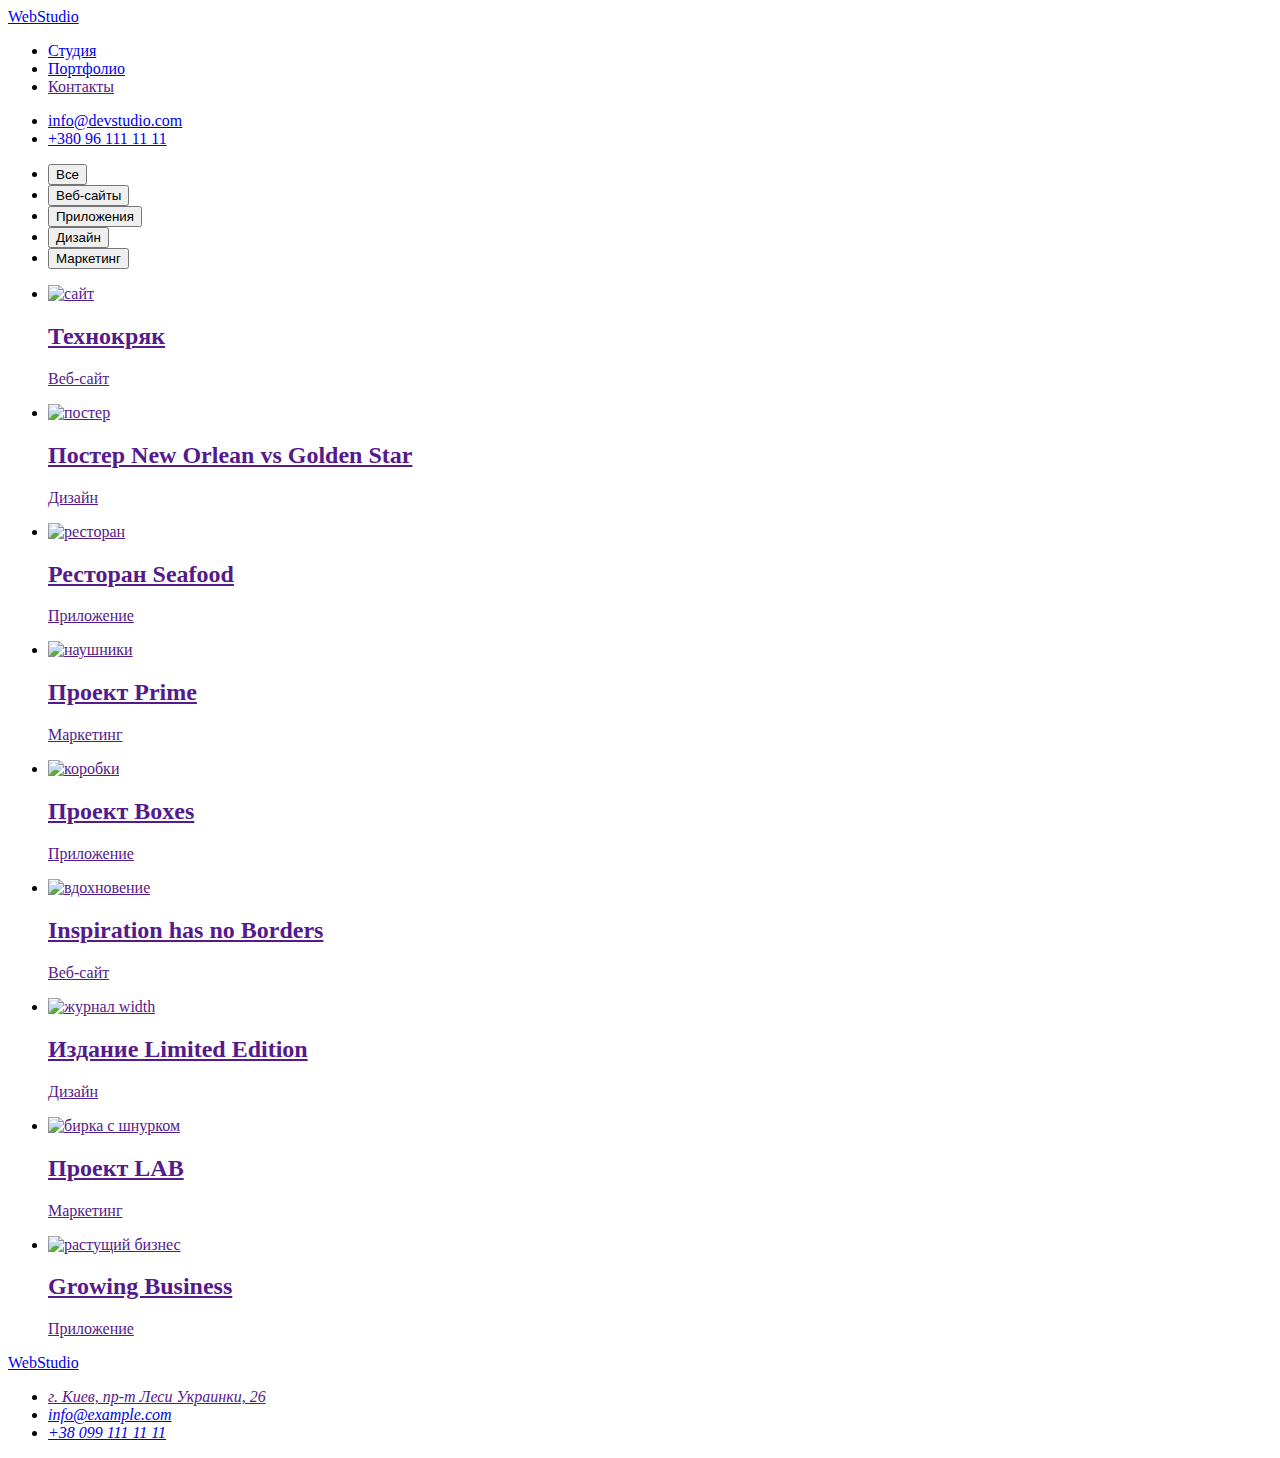
==== portfolio.html @ 450ccfd8 "добавляет страницу portfolio" ====
<!DOCTYPE html>
<html lang="ru">
<head>
    <meta charset="UTF-8">
    <meta http-equiv="X-UA-Compatible" content="IE=edge">
    <meta name="viewport" content="width=device-width, initial-scale=1.0">
    <link rel="preconnect" href="https://fonts.googleapis.com">
    <link rel="preconnect" href="https://fonts.gstatic.com" crossorigin>
    <link href="https://fonts.googleapis.com/css2?family=Raleway:wght@700&family=Roboto:wght@400;500;700;900&display=swap" rel="stylesheet">
    <title>WebStudio</title>
    <link rel="stylesheet" href="./css/styles.css">
    
</head>
<body>
<!-- Хедер -->
<header class="portfolio-header">
    <nav class="portfolio">
         <a href="./index.html" class="portfol-logo">Web<span class="portfol-logo-color">Studio</span></a>
         <ul class="portfol-list">
            <li class="portfol-item"><a class="portfol-link links" href="./index.html">Студия</a></li>
            <li class="portfol-item"><a class="portfol-link links current-page" href="./portfolio.html">Портфолио</a></li>
            <li class="portfol-item"><a class="portfol-link links" href="">Контакты</a></li>
         </ul>
    </nav>
<!-- contacts -->
        <ul class="header-contacts">
             <li class="header-list"><a class="header-link link" href="mailto:info@devstudio.com">info@devstudio.com</a></li>
             <li class="header-list"><a class="header-link link" href="tel:+380961111111">+380 96 111 11 11</a></li>
        </ul>
</header>
<!-- герой -->
<main">
    <section class="filter-section">
        <h1 hidden>filter</h1>
    <ul class="filter-list" >
        <li class="filter-item"><button class="filter-btn filter-button" type="button">Все</button></li>
        <li class="filter-item"><button class="filter-btn filter-button" type="button">Веб-сайты</button></li>
        <li class="filter-item"><button class="filter-btn filter-button" type="button">Приложения</button></li>
        <li class="filter-item"><button class="filter-btn filter-button" type="button">Дизайн</button></li>
        <li class="filter-item"><button class="filter-btn filter-button" type="button">Маркетинг</button></li>
    </ul>
    <ul class="gallery-list">
        <li class="gallery-item">
        <a class="gallery-link" href="">
            <img class="gallery-img" src="./images/techno-crack.jpg" alt="сайт" width="370" height="294">
            <h2 class="gallery-heading">Технокряк</h3>
            <p class="gallery-paragraph">Веб-сайт</p> 
        </a> 
        </li>
        <li class="gallery-item">
            <a class="gallery-link" href="">
                <img class="gallery-img" src="./images/poster.jpg" alt="постер" width="370" height="294">
                <h2 class="gallery-heading">Постер New Orlean vs Golden Star</h3>
                <p class="gallery-paragraph">Дизайн</p>
            </a>
        </li>
        <li class="gallery-item">
            <a class="gallery-link" href="">
                <img class="gallery-img" src="./images/restaurant.jpg" alt="ресторан" width="370" height="294">
                <h2 class="gallery-heading">Ресторан Seafood</h3>
                <p class="gallery-paragraph">Приложение</p>
            </a>
        </li>
        <li class="gallery-item">
            <a class="gallery-link" href="">
                <img class="gallery-img" src="./images/prime.jpg" alt="наушники" width="370" height="294">
                <h2 class="gallery-heading">Проект Prime</h3>
                <p class="gallery-paragraph">Маркетинг</p>
            </a>
        </li>
        <li class="gallery-item">
            <a class="gallery-link" href="">
                <img class="gallery-img" src="./images/boxes.jpg" alt="коробки" width="370" height="294">
                <h2 class="gallery-heading">Проект Boxes</h3>
                <p class="gallery-paragraph">Приложение</p>
            </a>
        </li>
        <li class="gallery-item">
            <a class="gallery-link" href="">
                <img class="gallery-img" src="./images/web-site.jpg" alt="вдохновение" width="370" height="294">
                <h2 class="gallery-heading">Inspiration has no Borders</h3>
                <p class="gallery-paragraph">Веб-сайт</p>
            </a>
        </li>
        <li class="gallery-item">
            <a class="gallery-link" href="">
                <img class="gallery-img" src="./images/limited-edition.jpg" alt="журнал width" width="370" height="294">
                <h2 class="gallery-heading">Издание Limited Edition</h3>
                <p class="gallery-paragraph">Дизайн</p>
            </a>
        </li>
        <li class="gallery-item">
            <a class="gallery-link" href="">
                <img class="gallery-img" src="./images/lab.jpg" alt="бирка с шнурком" width="370" height="294">
                <h2 class="gallery-heading">Проект LAB</h3>
                <p class="gallery-paragraph">Маркетинг</p>
            </a>
        </li>
        <li class="gallery-item">
            <a class="gallery-link" href="">
                <img class="gallery-img" src="./images/business.jpg" alt="растущий бизнес" width="370" height="294">
                <h2 class="gallery-heading">Growing Business</h3>
                <p class="gallery-paragraph">Приложение</p>
            </a>
        </li>
    </ul>
    </section>
</main>
<!-- футер -->
<footer class="portfolio-footer">
    <a class="logo-footer" href="./index.html">Web<span class="portfolio-logo">Studio</span></a>
    <address class="footer-address">
        <ul class="address-list">
            <li class="address-item"><a class="address-map" href="">г. Киев, пр-т Леси Украинки, 26</a></li>
            <li class="address-item"><a class="address-contact" href="mailto:info@example.com">info@example.com</a></li>
            <li class="address-item"><a class="address-contact" href="tel:+380991111111">+38 099 111 11 11</a></li>
        </ul>
    </address>
</footer>

    
</body>
</html>
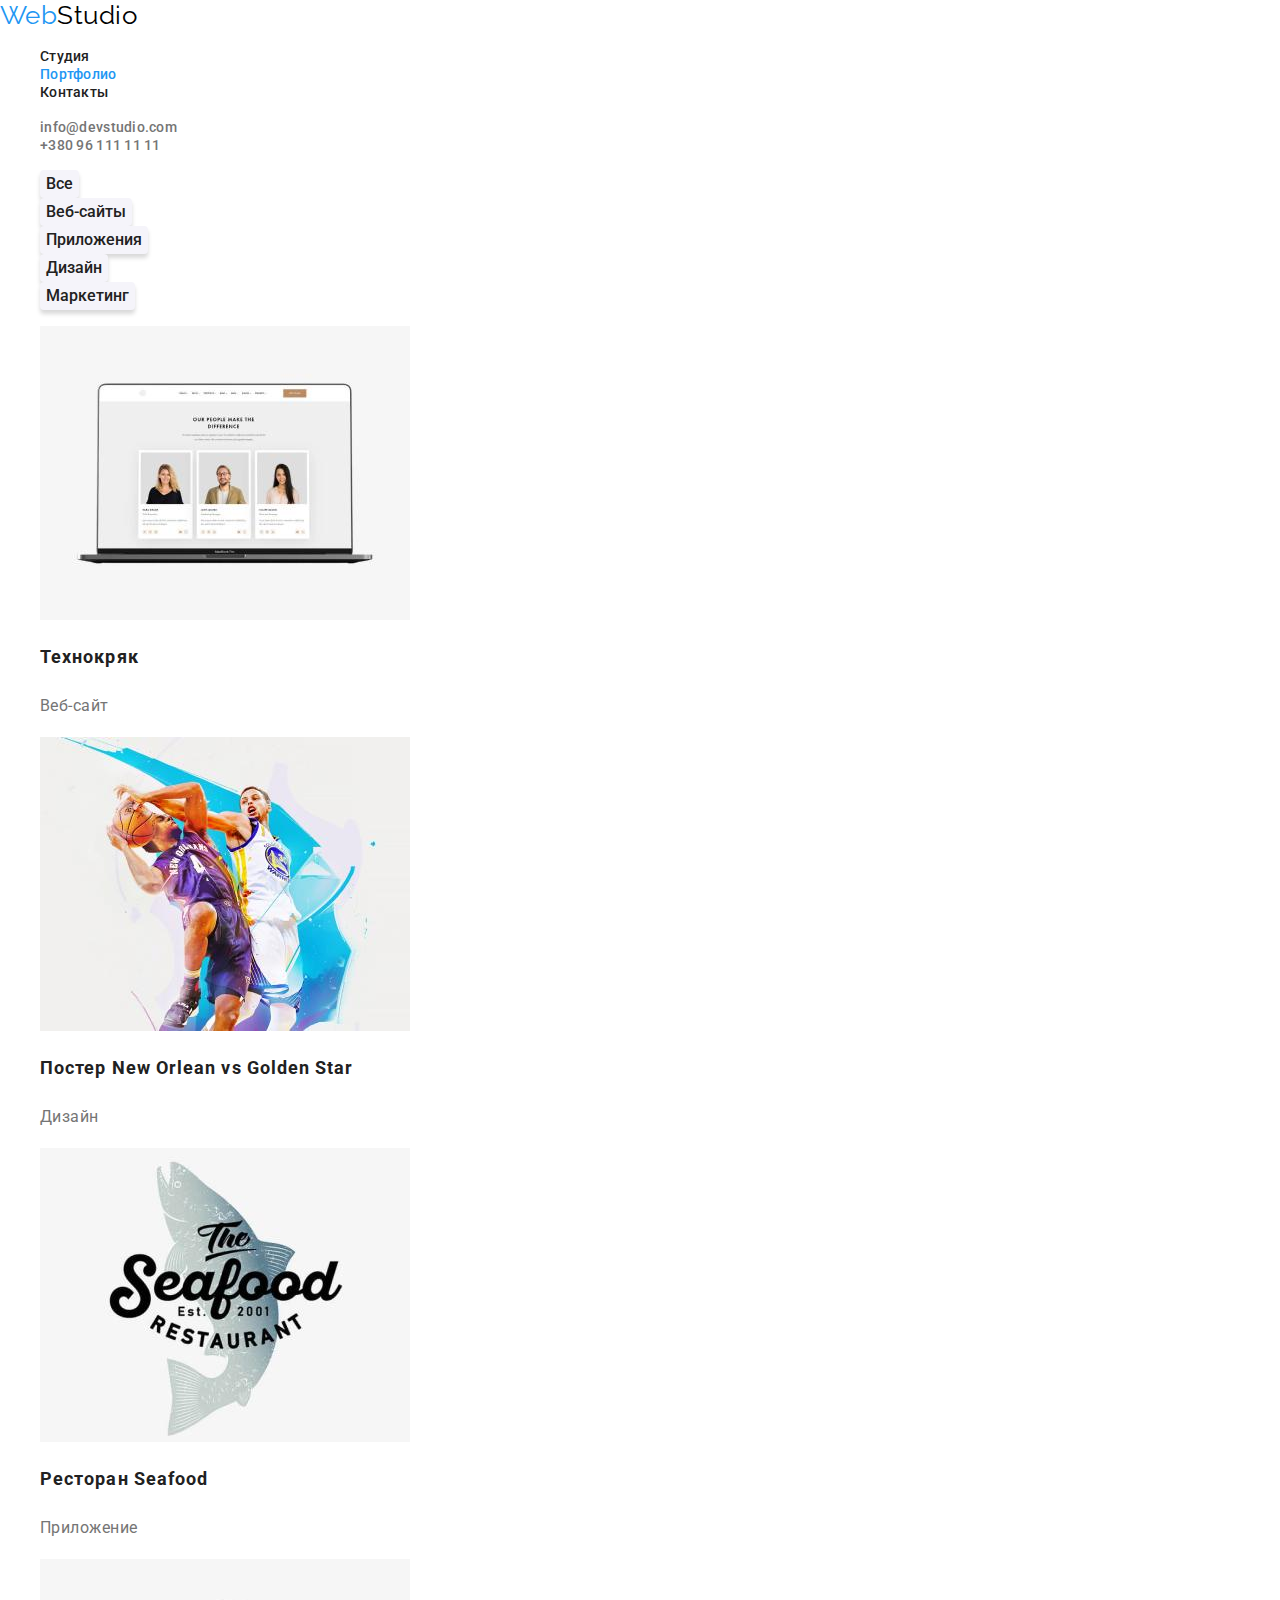
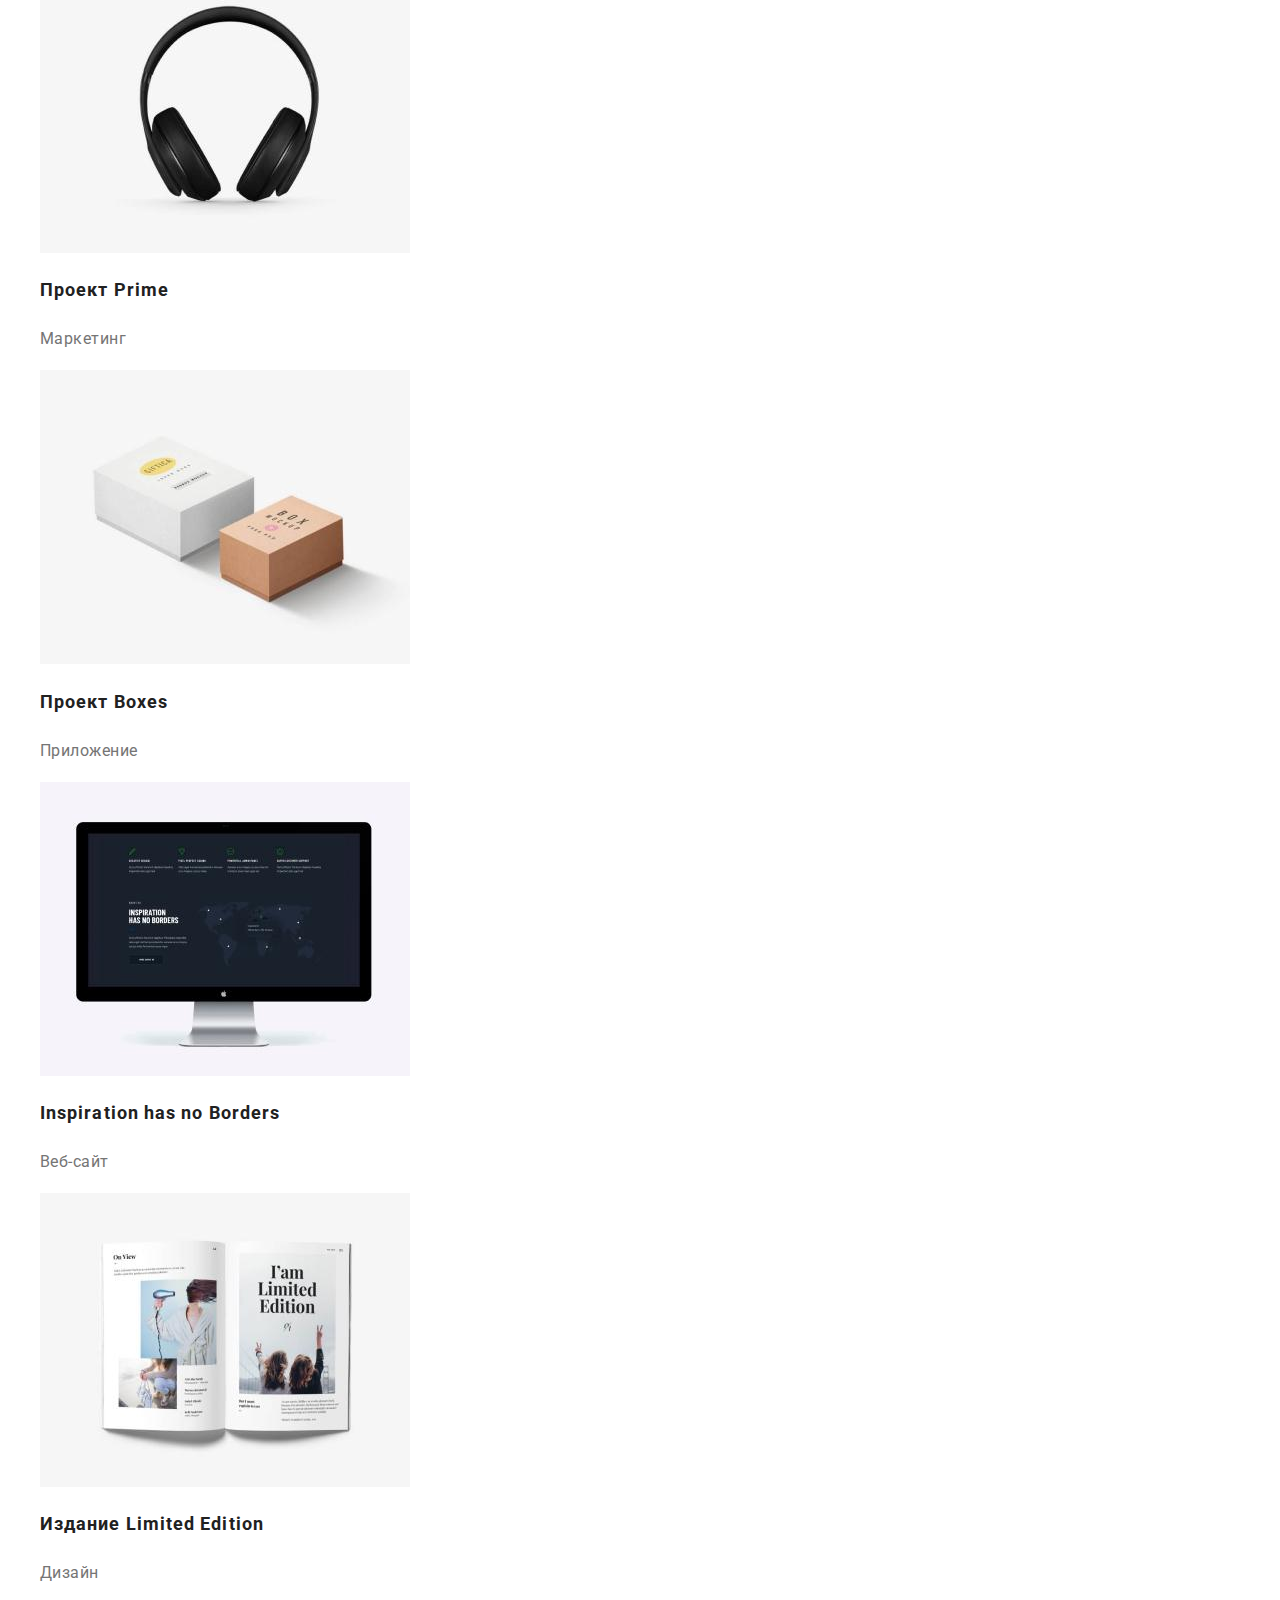
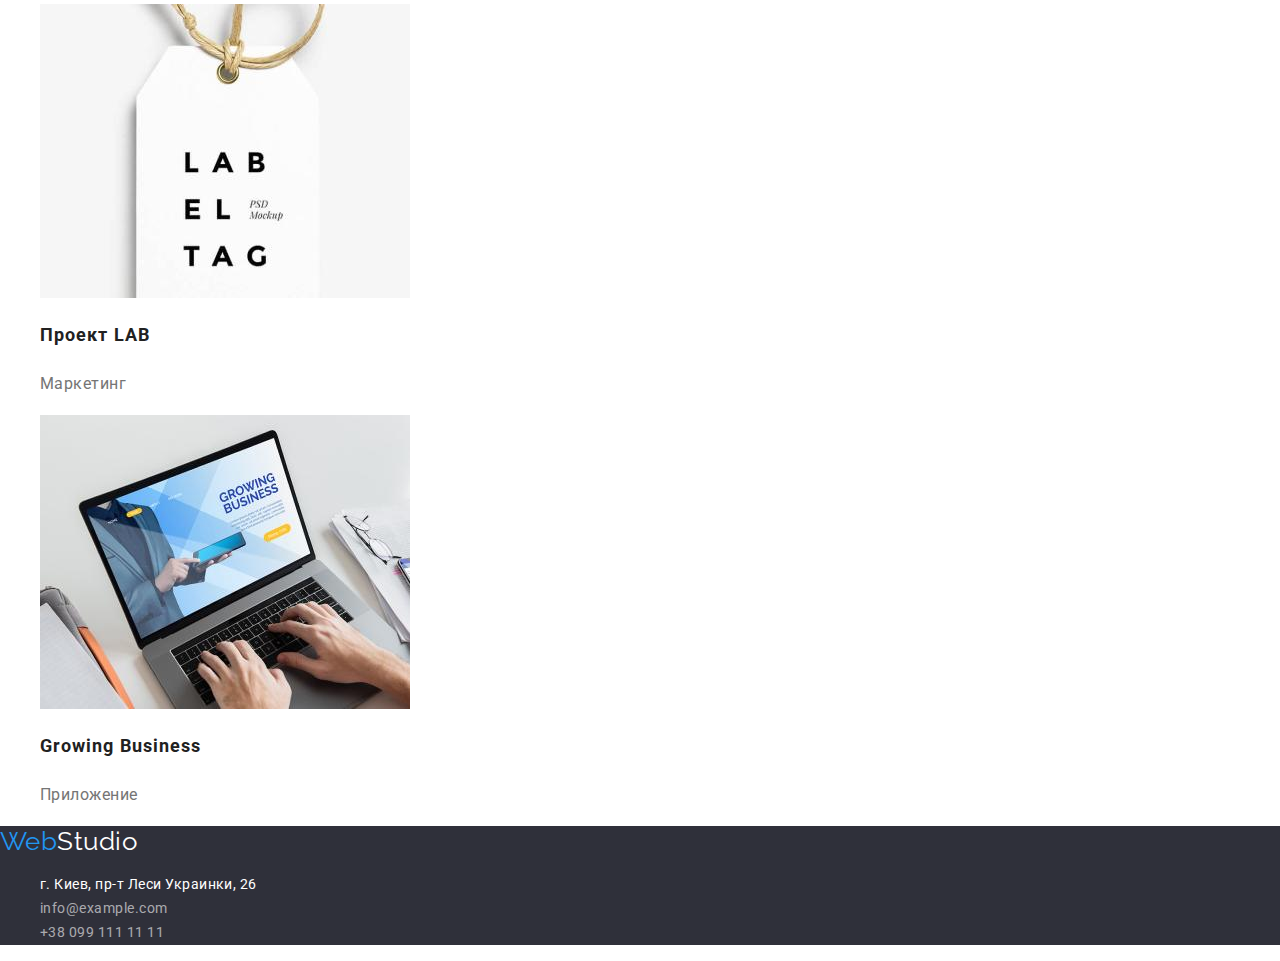
==== commit 40dac34a: "добавляет нормализатор на страницу портфолио" ====
--- a/portfolio.html
+++ b/portfolio.html
@@ -4,10 +4,11 @@
     <meta charset="UTF-8">
     <meta http-equiv="X-UA-Compatible" content="IE=edge">
     <meta name="viewport" content="width=device-width, initial-scale=1.0">
+    <title>WebStudio</title>
     <link rel="preconnect" href="https://fonts.googleapis.com">
     <link rel="preconnect" href="https://fonts.gstatic.com" crossorigin>
     <link href="https://fonts.googleapis.com/css2?family=Raleway:wght@700&family=Roboto:wght@400;500;700;900&display=swap" rel="stylesheet">
-    <title>WebStudio</title>
+    <link rel="stylesheet" href="https://cdnjs.cloudflare.com/ajax/libs/modern-normalize/1.1.0/modern-normalize.min.css">
     <link rel="stylesheet" href="./css/styles.css">
     
 </head>
--- a/css/styles.css
+++ b/css/styles.css
@@ -0,0 +1,325 @@
+:root {
+  --primary-text-color: #212121;
+  --secondary-text-color: #757575;
+  --title-text-color: #000000;
+  --accent-color: #2196f3;
+  --primary-white-color: #ffffff;
+  --secondary-darkgray-color: #2f303a;
+  --third-title-color: #f5f4fa;
+}
+
+body {
+  font-family: 'Roboto', sans-serif;
+  color: var(--primary-text-color);
+  letter-spacing: 0.03em;
+  line-height: 1.14;
+}
+
+/* -------HEADER------ */
+.header {
+  background-color: var(--primary-white-color);
+}
+/* LOGO */
+.header-logo {
+  font-family: 'Raleway', sans-serif;
+  font-size: 26px;
+  line-height: 1.19;
+  color: var(--accent-color);
+  text-decoration: none;
+}
+.list {
+  list-style: none;
+}
+.logo-color {
+  color: var(--title-text-color);
+}
+/* NAVIGATION */
+.nav-link {
+  color: var(--primary-text-color);
+  font-weight: 500;
+  font-size: 14px;
+  letter-spacing: 0.02em;
+}
+.nav-link:hover,
+.nav-link:focus {
+  color: var(--accent-color);
+}
+.link {
+  text-decoration: none;
+}
+.link.current-page {
+  color: var(--accent-color);
+}
+/* CONTACTS */
+.contact-link {
+  color: var(--secondary-text-color);
+  font-weight: 500;
+  font-size: 14px;
+  letter-spacing: 0.02em;
+}
+.contact-link:hover,
+.contact-link:focus {
+  color: var(--accent-color);
+}
+/* ---------MAIN--------- */
+.hero {
+  background-color: var(--secondary-darkgray-color);
+}
+.hero-title {
+  color: var(--primary-white-color);
+  font-weight: 900;
+  font-size: 44px;
+  line-height: 1.36;
+  text-align: center;
+  letter-spacing: 0.06em;
+  text-transform: uppercase;
+}
+.button {
+  cursor: pointer;
+  color: var(--primary-white-color);
+  background-color: var(--accent-color);
+}
+.btn {
+  font-style: inherit;
+  font-weight: bold;
+  font-size: 16px;
+  line-height: 1.87;
+  letter-spacing: 0.06em;
+  box-shadow: 0px 4px 4px rgba(0, 0, 0, 0.15);
+  border-radius: 4px;
+  border: 0;
+}
+/* ------OUR ADVANTAGES------ */
+.features {
+  background-color: var(--primary-white-color);
+}
+.features-list {
+  list-style: none;
+}
+.features-heading {
+  font-weight: 700;
+  font-size: 14px;
+  text-transform: uppercase;
+  color: var(--primary-text-color);
+}
+.features-paragraph {
+  font-size: 14px;
+  line-height: 1.71;
+  color: var(--secondary-text-color);
+}
+.features-title {
+  font-weight: 700;
+  font-size: 36px;
+  line-height: 1.16;
+}
+.activity-title {
+  font-weight: 700;
+  font-size: 36px;
+  line-height: 1.16;
+}
+.activity-list {
+  list-style: none;
+}
+
+/* -----OUR TEAM------ */
+.work {
+  background-color: var(--third-title-color);
+}
+.team {
+  font-weight: 700;
+  font-size: 36px;
+  line-height: 1.16;
+  letter-spacing: 0.03em;
+}
+.team-list {
+  list-style: none;
+}
+.team-item {
+  background-color: var(--primary-white-color);
+}
+.about-name {
+  font-weight: 500;
+  font-size: 16px;
+  line-height: 1.18;
+  text-align: center;
+  color: var(--title-text-color);
+}
+.about-work {
+  color: var(--secondary-text-color);
+  font-weight: 500;
+  font-size: 16px;
+  line-height: 1.18;
+  text-align: center;
+}
+/* -------FOOTER-------- */
+.footer-logo {
+  font-family: 'Raleway', sans-serif;
+  font-size: 26px;
+  line-height: 1.19;
+  color: var(--accent-color);
+  text-decoration: none;
+}
+.logo {
+  color: var(--primary-white-color);
+}
+.address {
+  font-style: normal;
+  font-weight: normal;
+}
+.footer {
+  background-color: var(--secondary-darkgray-color);
+}
+.footer-list {
+  list-style: none;
+}
+.footer-item {
+  font-size: 14px;
+  line-height: 1.71;
+}
+.address-items {
+  color: var(--primary-white-color);
+  text-decoration: none;
+}
+.footer-contact {
+  font-size: 14px;
+  line-height: 1.71;
+  color: rgba(255, 255, 255, 0.6);
+  text-decoration: none;
+}
+.footer-contact:hover,
+.footer-contact:focus {
+  color: var(--accent-color);
+}
+
+/* ------PORTFOLIO----------*/
+.portfolio-header {
+  background-color: var(--primary-white-color);
+}
+.portfol-logo {
+  font-family: 'Raleway', sans-serif;
+  font-size: 26px;
+  line-height: 1.19;
+  color: var(--accent-color);
+  text-decoration: none;
+}
+.portfol-logo-color {
+  color: var(--title-text-color);
+}
+.portfol-link {
+  color: var(--primary-text-color);
+  font-weight: 500;
+  font-size: 14px;
+  letter-spacing: 0.02em;
+  text-decoration: none;
+}
+.portfol-link:hover,
+.portfol-link:focus {
+  color: var(--accent-color);
+}
+.links.current-page {
+  color: var(--accent-color);
+}
+
+.portfol-item {
+  list-style: none;
+}
+.header-contacts {
+  text-decoration: none;
+  list-style: none;
+}
+
+.header-link {
+  color: var(--secondary-text-color);
+  font-weight: 500;
+  font-size: 14px;
+  letter-spacing: 0.02em;
+}
+.header-link:hover,
+.header-link:focus {
+  color: var(--accent-color);
+}
+.filter-section {
+  background-color: var(--primary-white-color);
+}
+.filter-list {
+  text-decoration: none;
+  list-style: none;
+}
+.filter-button {
+  cursor: pointer;
+  color: var(--primary-text-color);
+  background-color: var(--third-title-color);
+}
+.filter-button:hover,
+.filter-button:focus {
+  background-color: var(--accent-color);
+  color: var(--primary-white-color);
+}
+.filter-btn {
+  font-style: inherit;
+  font-weight: 500;
+  font-size: 16px;
+  line-height: 1.62;
+  text-align: center;
+  box-shadow: 0px 4px 4px rgba(0, 0, 0, 0.15);
+  border-radius: 4px;
+  border: 0;
+}
+.gallery-list {
+  list-style: none;
+}
+.gallery-heading {
+  font-weight: 700;
+  font-size: 18px;
+  line-height: 2;
+  letter-spacing: 0.06em;
+  color: var(--primary-text-color);
+}
+.gallery-link {
+  text-decoration: none;
+}
+.gallery-paragraph {
+  font-weight: 400;
+  font-size: 16px;
+  line-height: 30px;
+  color: var(--secondary-text-color);
+}
+/* -------FOOTER--------- */
+.logo-footer {
+  font-family: 'Raleway', sans-serif;
+  font-size: 26px;
+  line-height: 1.19;
+  color: var(--accent-color);
+  text-decoration: none;
+}
+.portfolio-logo {
+  color: var(--primary-white-color);
+}
+.portfolio-footer {
+  background-color: var(--secondary-darkgray-color);
+}
+.footer-address {
+  font-style: normal;
+}
+.address-list {
+  list-style: none;
+}
+.address-map {
+  font-size: 14px;
+  line-height: 1.71;
+  color: var(--primary-white-color);
+  text-decoration: none;
+}
+.address-item {
+  color: var(--primary-white-color);
+}
+.address-contact {
+  font-size: 14px;
+  line-height: 1.71;
+  color: rgba(255, 255, 255, 0.6);
+  text-decoration: none;
+}
+.address-contact:hover,
+.address-contact:focus {
+  color: var(--accent-color);
+}
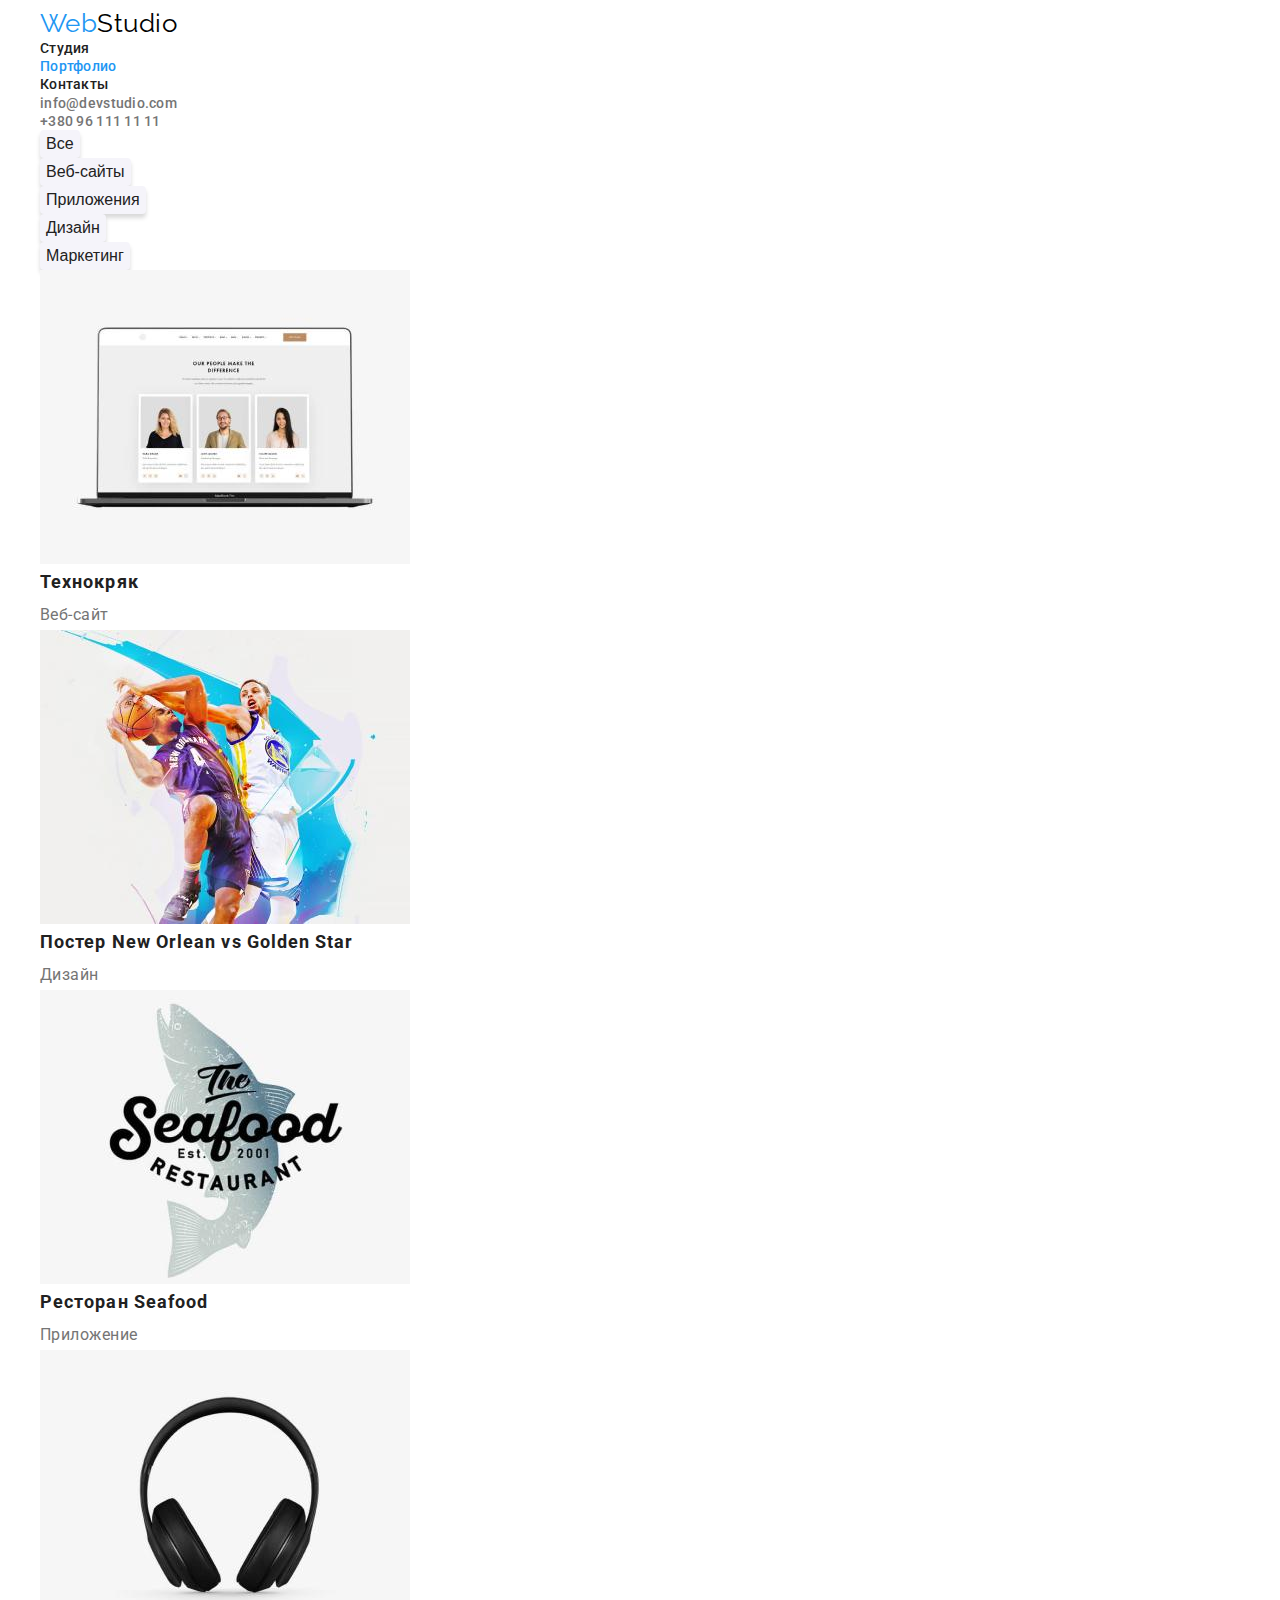
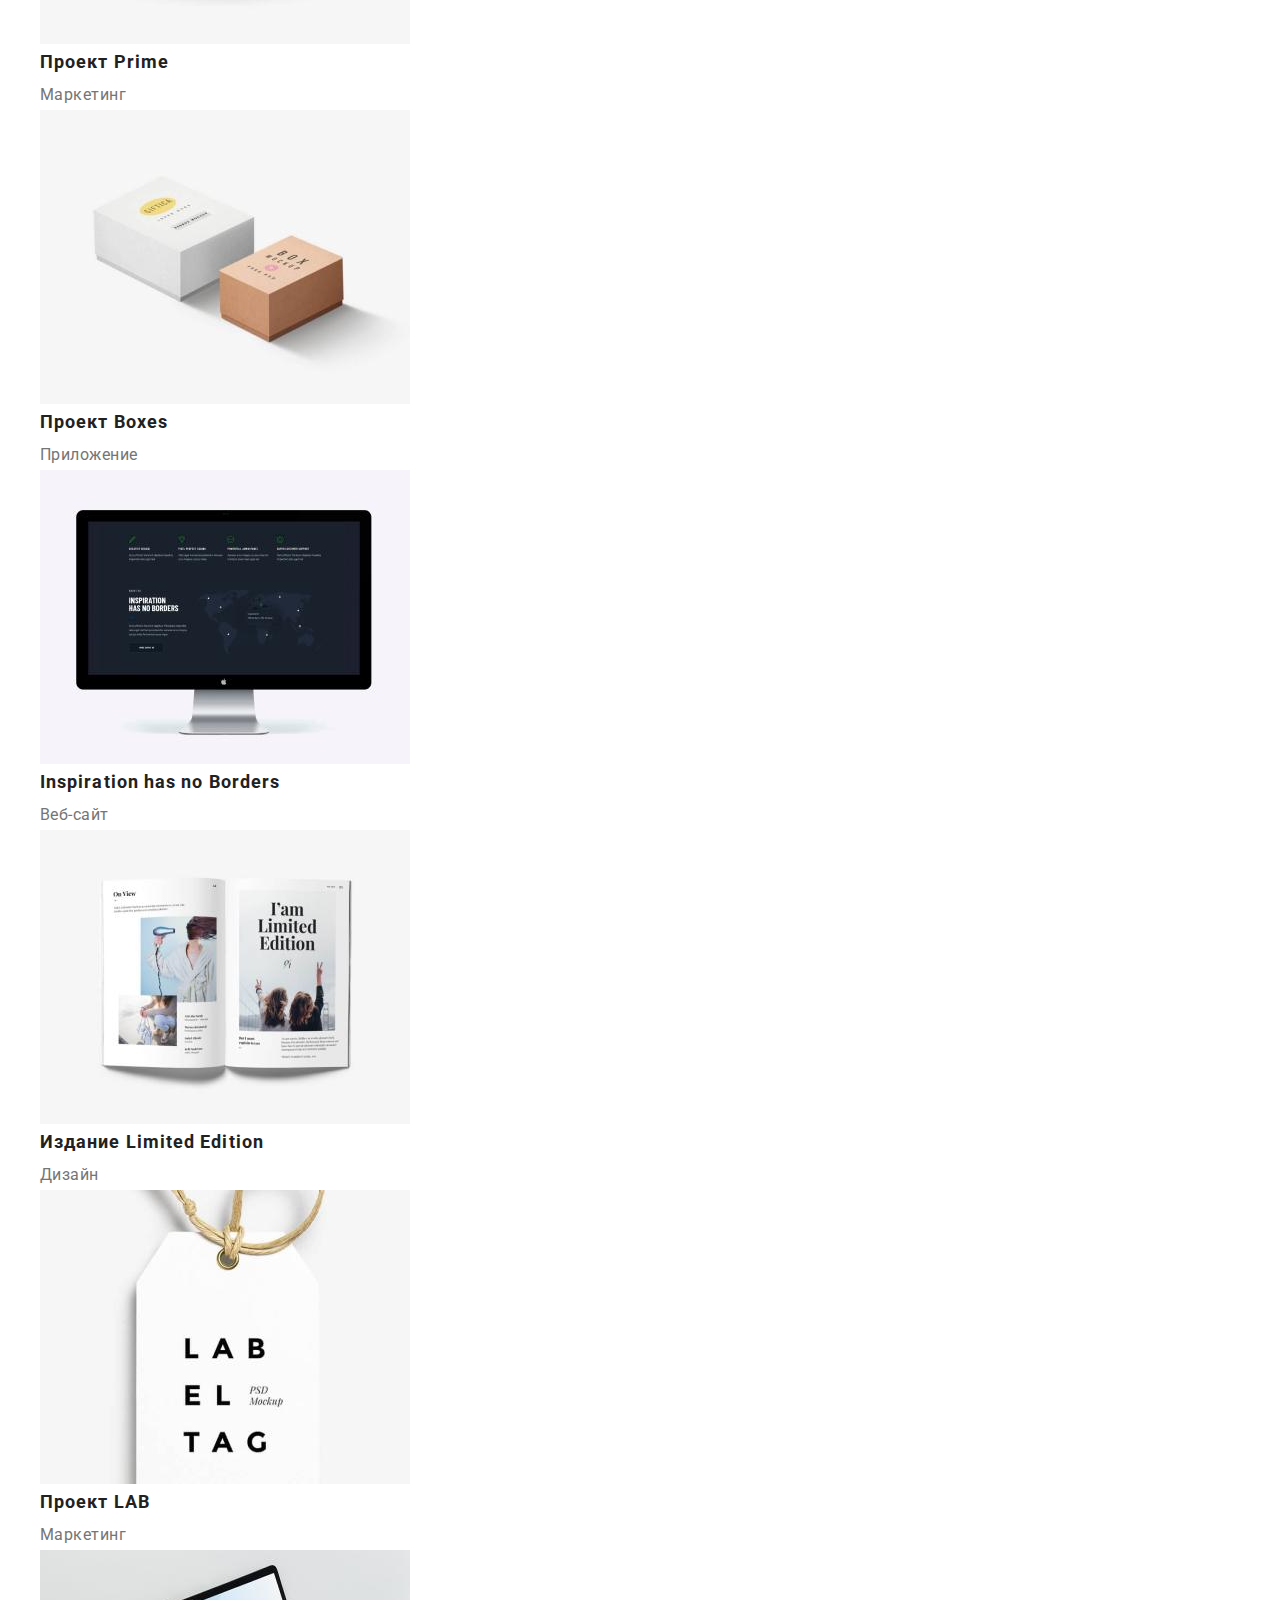
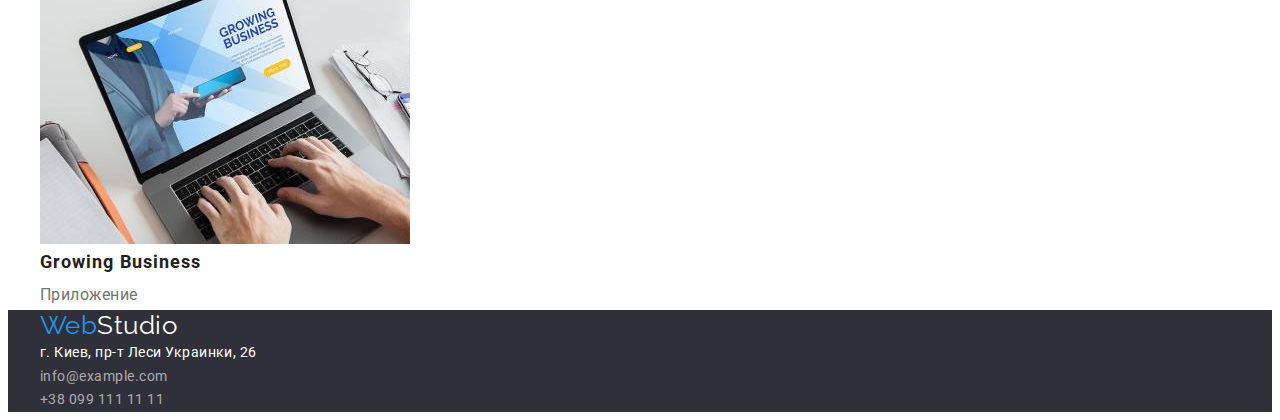
==== commit 33fc890c: "вносит изменения на странице портфолио" ====
--- a/portfolio.html
+++ b/portfolio.html
@@ -8,115 +8,144 @@
     <link rel="preconnect" href="https://fonts.googleapis.com">
     <link rel="preconnect" href="https://fonts.gstatic.com" crossorigin>
     <link href="https://fonts.googleapis.com/css2?family=Raleway:wght@700&family=Roboto:wght@400;500;700;900&display=swap" rel="stylesheet">
-    <link rel="stylesheet" href="https://cdnjs.cloudflare.com/ajax/libs/modern-normalize/1.1.0/modern-normalize.min.css">
+    <link rel="stylesheet" href="https://cdnjs.cloudflare.com/ajax/libs/modern-normalize/1.1.0/modern-normalize.min.css" integrity="sha512-wpPYUAdjBVSE4KJnH1VR1HeZfpl1ub8YT/NKx4PuQ5NmX2tKuGu6U/JRp5y+Y8XG2tV+wKQpNHVUX03MfMFn9Q==" crossorigin="anonymous" referrerpolicy="no-referrer" />
     <link rel="stylesheet" href="./css/styles.css">
     
 </head>
 <body>
 <!-- Хедер -->
 <header class="portfolio-header">
-    <nav class="portfolio">
-         <a href="./index.html" class="portfol-logo">Web<span class="portfol-logo-color">Studio</span></a>
-         <ul class="portfol-list">
-            <li class="portfol-item"><a class="portfol-link links" href="./index.html">Студия</a></li>
-            <li class="portfol-item"><a class="portfol-link links current-page" href="./portfolio.html">Портфолио</a></li>
-            <li class="portfol-item"><a class="portfol-link links" href="">Контакты</a></li>
-         </ul>
-    </nav>
+    <div class="container portfolio-container">
+        <nav class="portfolio">
+            <a href="./index.html" class="portfol-logo">Web<span class="portfol-logo-color">Studio</span></a>
+            <ul class="portfol-list">
+                <li class="portfol-item"><a class="portfol-link links" href="./index.html">Студия</a></li>
+                <li class="portfol-item"><a class="portfol-link links current-page" href="./portfolio.html">Портфолио</a></li>
+                <li class="portfol-item"><a class="portfol-link links" href="">Контакты</a></li>
+            </ul>
+        </nav>
 <!-- contacts -->
-        <ul class="header-contacts">
-             <li class="header-list"><a class="header-link link" href="mailto:info@devstudio.com">info@devstudio.com</a></li>
-             <li class="header-list"><a class="header-link link" href="tel:+380961111111">+380 96 111 11 11</a></li>
-        </ul>
+            <ul class="header-contacts">
+                <li class="header-list"><a class="header-link link" href="mailto:info@devstudio.com">info@devstudio.com</a></li>
+                <li class="header-list"><a class="header-link link" href="tel:+380961111111">+380 96 111 11 11</a></li>
+            </ul>
+    </div>
 </header>
 <!-- герой -->
 <main">
     <section class="filter-section">
-        <h1 hidden>filter</h1>
-    <ul class="filter-list" >
-        <li class="filter-item"><button class="filter-btn filter-button" type="button">Все</button></li>
-        <li class="filter-item"><button class="filter-btn filter-button" type="button">Веб-сайты</button></li>
-        <li class="filter-item"><button class="filter-btn filter-button" type="button">Приложения</button></li>
-        <li class="filter-item"><button class="filter-btn filter-button" type="button">Дизайн</button></li>
-        <li class="filter-item"><button class="filter-btn filter-button" type="button">Маркетинг</button></li>
-    </ul>
-    <ul class="gallery-list">
-        <li class="gallery-item">
-        <a class="gallery-link" href="">
-            <img class="gallery-img" src="./images/techno-crack.jpg" alt="сайт" width="370" height="294">
-            <h2 class="gallery-heading">Технокряк</h3>
-            <p class="gallery-paragraph">Веб-сайт</p> 
-        </a> 
-        </li>
-        <li class="gallery-item">
-            <a class="gallery-link" href="">
-                <img class="gallery-img" src="./images/poster.jpg" alt="постер" width="370" height="294">
-                <h2 class="gallery-heading">Постер New Orlean vs Golden Star</h3>
-                <p class="gallery-paragraph">Дизайн</p>
-            </a>
-        </li>
-        <li class="gallery-item">
-            <a class="gallery-link" href="">
-                <img class="gallery-img" src="./images/restaurant.jpg" alt="ресторан" width="370" height="294">
-                <h2 class="gallery-heading">Ресторан Seafood</h3>
-                <p class="gallery-paragraph">Приложение</p>
-            </a>
-        </li>
-        <li class="gallery-item">
-            <a class="gallery-link" href="">
-                <img class="gallery-img" src="./images/prime.jpg" alt="наушники" width="370" height="294">
-                <h2 class="gallery-heading">Проект Prime</h3>
-                <p class="gallery-paragraph">Маркетинг</p>
-            </a>
-        </li>
-        <li class="gallery-item">
-            <a class="gallery-link" href="">
-                <img class="gallery-img" src="./images/boxes.jpg" alt="коробки" width="370" height="294">
-                <h2 class="gallery-heading">Проект Boxes</h3>
-                <p class="gallery-paragraph">Приложение</p>
-            </a>
-        </li>
-        <li class="gallery-item">
-            <a class="gallery-link" href="">
-                <img class="gallery-img" src="./images/web-site.jpg" alt="вдохновение" width="370" height="294">
-                <h2 class="gallery-heading">Inspiration has no Borders</h3>
-                <p class="gallery-paragraph">Веб-сайт</p>
-            </a>
-        </li>
-        <li class="gallery-item">
-            <a class="gallery-link" href="">
-                <img class="gallery-img" src="./images/limited-edition.jpg" alt="журнал width" width="370" height="294">
-                <h2 class="gallery-heading">Издание Limited Edition</h3>
-                <p class="gallery-paragraph">Дизайн</p>
-            </a>
-        </li>
-        <li class="gallery-item">
-            <a class="gallery-link" href="">
-                <img class="gallery-img" src="./images/lab.jpg" alt="бирка с шнурком" width="370" height="294">
-                <h2 class="gallery-heading">Проект LAB</h3>
-                <p class="gallery-paragraph">Маркетинг</p>
-            </a>
-        </li>
-        <li class="gallery-item">
-            <a class="gallery-link" href="">
-                <img class="gallery-img" src="./images/business.jpg" alt="растущий бизнес" width="370" height="294">
-                <h2 class="gallery-heading">Growing Business</h3>
-                <p class="gallery-paragraph">Приложение</p>
-            </a>
-        </li>
-    </ul>
+        <div class="container filter-container">
+            <div class="filter-unit">
+                <h1 hidden>filter</h1>
+                <ul class="filter-list">
+                    <li class="filter-item"><button class="filter-btn filter-button" type="button">Все</button></li>
+                    <li class="filter-item"><button class="filter-btn filter-button" type="button">Веб-сайты</button></li>
+                    <li class="filter-item"><button class="filter-btn filter-button" type="button">Приложения</button></li>
+                    <li class="filter-item"><button class="filter-btn filter-button" type="button">Дизайн</button></li>
+                    <li class="filter-item"><button class="filter-btn filter-button" type="button">Маркетинг</button></li>
+                </ul>
+            </div>
+            
+                <ul class="gallery-list">
+                    <li class="gallery-item">
+                        <a class="gallery-link" href="">
+                            <img class="gallery-img" src="./images/techno-crack.jpg" alt="сайт" width="370" height="294">
+                            <div class="gallery-info">
+                            <h2 class="gallery-heading">Технокряк</h3>
+                            <p class="gallery-paragraph">Веб-сайт</p>
+                            </div>
+                        </a>
+                    </li>
+                    <li class="gallery-item">
+                        <a class="gallery-link" href="">
+                            <img class="gallery-img" src="./images/poster.jpg" alt="постер" width="370" height="294">
+                            <div class="gallery-info">
+                            <h2 class="gallery-heading">Постер New Orlean vs Golden Star</h3>
+                            <p class="gallery-paragraph">Дизайн</p>
+                            </div>
+                        </a>
+                    </li>
+                    <li class="gallery-item">
+                        <a class="gallery-link" href="">
+                            <img class="gallery-img" src="./images/restaurant.jpg" alt="ресторан" width="370" height="294">
+                            <div class="gallery-info">
+                            <h2 class="gallery-heading">Ресторан Seafood</h3>
+                            <p class="gallery-paragraph">Приложение</p>
+                            </div>
+                        </a>
+                    </li>
+                    <li class="gallery-item">
+                        <a class="gallery-link" href="">
+                            <img class="gallery-img" src="./images/prime.jpg" alt="наушники" width="370" height="294">
+                            <div class="gallery-info">
+                            <h2 class="gallery-heading">Проект Prime</h3>
+                            <p class="gallery-paragraph">Маркетинг</p>
+                            </div>
+                        </a>
+                    </li>
+                    <li class="gallery-item">
+                        <a class="gallery-link" href="">
+                            <img class="gallery-img" src="./images/boxes.jpg" alt="коробки" width="370" height="294">
+                            <div class="gallery-info">
+                            <h2 class="gallery-heading">Проект Boxes</h3>
+                            <p class="gallery-paragraph">Приложение</p>
+                            </div>
+                        </a>
+                    </li>
+                    <li class="gallery-item">
+                        <a class="gallery-link" href="">
+                            <img class="gallery-img" src="./images/web-site.jpg" alt="вдохновение" width="370" height="294">
+                            <div class="gallery-info">
+                            <h2 class="gallery-heading">Inspiration has no Borders</h3>
+                            <p class="gallery-paragraph">Веб-сайт</p>
+                            </div>
+                        </a>
+                    </li>
+                    <li class="gallery-item">
+                        <a class="gallery-link" href="">
+                            <img class="gallery-img" src="./images/limited-edition.jpg" alt="журнал width" width="370" height="294">
+                            <div class="gallery-info">
+                            <h2 class="gallery-heading">Издание Limited Edition</h3>
+                            <p class="gallery-paragraph">Дизайн</p>
+                            </div>
+                        </a>
+                    </li>
+                    <li class="gallery-item">
+                        <a class="gallery-link" href="">
+                            <img class="gallery-img" src="./images/lab.jpg" alt="бирка с шнурком" width="370" height="294">
+                            <div class="gallery-info">
+                            <h2 class="gallery-heading">Проект LAB</h3>
+                            <p class="gallery-paragraph">Маркетинг</p>
+                            </div>
+                        </a>
+                    </li>
+                    <li class="gallery-item">
+                        <a class="gallery-link" href="">
+                            <img class="gallery-img" src="./images/business.jpg" alt="растущий бизнес" width="370" height="294">
+                            <div class="gallery-info">
+                            <h2 class="gallery-heading">Growing Business</h3>
+                            <p class="gallery-paragraph">Приложение</p>
+                            </div>
+                        </a>
+                    </li>
+                </ul>
+        </div>
+       
     </section>
 </main>
 <!-- футер -->
 <footer class="portfolio-footer">
-    <a class="logo-footer" href="./index.html">Web<span class="portfolio-logo">Studio</span></a>
-    <address class="footer-address">
-        <ul class="address-list">
-            <li class="address-item"><a class="address-map" href="">г. Киев, пр-т Леси Украинки, 26</a></li>
-            <li class="address-item"><a class="address-contact" href="mailto:info@example.com">info@example.com</a></li>
-            <li class="address-item"><a class="address-contact" href="tel:+380991111111">+38 099 111 11 11</a></li>
-        </ul>
-    </address>
+    <div class="container">
+        <a class="logo-footer" href="./index.html">Web<span class="portfolio-logo">Studio</span></a>
+        <address class="footer-address">
+            <ul class="address-list">
+                <li class="address-item address-space"><a class="address-map" href="">г. Киев, пр-т Леси Украинки, 26</a></li>
+                <li class="address-item address-space"><a class="address-contact" href="mailto:info@example.com">info@example.com</a></li>
+                <li class="address-item address-space"><a class="address-contact" href="tel:+380991111111">+38 099 111 11 11</a></li>
+            </ul>
+        </address>
+    </div>
+    
 </footer>
 
     
--- a/css/styles.css
+++ b/css/styles.css
@@ -7,7 +7,22 @@
   --secondary-darkgray-color: #2f303a;
   --third-title-color: #f5f4fa;
 }
-
+p,
+h1,
+h2,
+h3,
+h4,
+h5,
+h6 {
+  margin: 0;
+}
+ul {
+  margin: 0;
+  padding-left: 0;
+}
+img {
+  display: block;
+}
 body {
   font-family: 'Roboto', sans-serif;
   color: var(--primary-text-color);
@@ -18,6 +33,16 @@
 /* -------HEADER------ */
 .header {
   background-color: var(--primary-white-color);
+  border: 1px solid #ececec;
+}
+.container {
+  width: 1200px;
+  margin: 0 auto;
+  padding: 0 15px;
+}
+.header-container {
+  display: flex;
+  align-items: center;
 }
 /* LOGO */
 .header-logo {
@@ -26,19 +51,32 @@
   line-height: 1.19;
   color: var(--accent-color);
   text-decoration: none;
+  margin-right: 93px;
+  margin-top: 25px;
+  margin-bottom: 25px;
+  align-items: center;
 }
 .list {
   list-style: none;
+  display: flex;
 }
 .logo-color {
   color: var(--title-text-color);
 }
 /* NAVIGATION */
+.page-nav {
+  display: flex;
+  align-items: center;
+}
 .nav-link {
   color: var(--primary-text-color);
   font-weight: 500;
   font-size: 14px;
   letter-spacing: 0.02em;
+}
+
+.nav-item:not(:last-child) {
+  margin-right: 50px;
 }
 .nav-link:hover,
 .nav-link:focus {
@@ -51,6 +89,12 @@
   color: var(--accent-color);
 }
 /* CONTACTS */
+.contacts {
+  display: flex;
+  margin-left: auto;
+  align-items: center;
+}
+
 .contact-link {
   color: var(--secondary-text-color);
   font-weight: 500;
@@ -61,10 +105,17 @@
 .contact-link:focus {
   color: var(--accent-color);
 }
+.contact-item {
+  margin-left: 50px;
+}
+
 /* ---------MAIN--------- */
 .hero {
   background-color: var(--secondary-darkgray-color);
-}
+  text-align: center;
+  padding: 200px 0;
+}
+
 .hero-title {
   color: var(--primary-white-color);
   font-weight: 900;
@@ -73,6 +124,10 @@
   text-align: center;
   letter-spacing: 0.06em;
   text-transform: uppercase;
+  margin-bottom: 30px;
+  max-width: 696px;
+  margin-left: auto;
+  margin-right: auto;
 }
 .button {
   cursor: pointer;
@@ -88,61 +143,100 @@
   box-shadow: 0px 4px 4px rgba(0, 0, 0, 0.15);
   border-radius: 4px;
   border: 0;
+  padding: 10px 32px;
+  min-width: 200px;
 }
 /* ------OUR ADVANTAGES------ */
 .features {
   background-color: var(--primary-white-color);
+  padding-top: 94px;
+  padding-bottom: 94px;
 }
 .features-list {
   list-style: none;
+  display: flex;
+}
+.features-item:not(:last-child) {
+  margin-right: 30px;
 }
 .features-heading {
   font-weight: 700;
   font-size: 14px;
   text-transform: uppercase;
   color: var(--primary-text-color);
+  margin-bottom: 10px;
 }
 .features-paragraph {
   font-size: 14px;
   line-height: 1.71;
   color: var(--secondary-text-color);
+  width: 270px;
 }
 .features-title {
   font-weight: 700;
   font-size: 36px;
   line-height: 1.16;
 }
+.activity {
+  padding-bottom: 94px;
+}
 .activity-title {
   font-weight: 700;
   font-size: 36px;
   line-height: 1.16;
+  text-align: center;
+  margin-bottom: 50px;
+}
+.activity-item:not(:last-child) {
+  margin-right: 30px;
 }
 .activity-list {
   list-style: none;
+  display: flex;
 }
 
 /* -----OUR TEAM------ */
 .work {
   background-color: var(--third-title-color);
+  padding-top: 94px;
+  padding-bottom: 94px;
 }
 .team {
   font-weight: 700;
   font-size: 36px;
   line-height: 1.16;
   letter-spacing: 0.03em;
+  text-align: center;
+  padding-bottom: 50px;
 }
 .team-list {
   list-style: none;
+  display: flex;
+  margin-top: calc(-1 * 30px);
+  margin-left: calc(-1 * 30px);
+}
+.team-list .team-item {
+  margin-top: 30px;
+  margin-left: 30px;
+  flex-basis: calc(100% / 4 - 30px);
+  border-radius: 0px 0px 4px 4px;
+  box-shadow: 0px 1px 3px rgba(0, 0, 0, 0.12), 0px 1px 1px rgba(0, 0, 0, 0.14),
+    0px 2px 1px rgba(0, 0, 0, 0.2);
 }
 .team-item {
   background-color: var(--primary-white-color);
 }
+.team-info {
+  padding: 30px 0;
+  text-align: center;
+}
 .about-name {
   font-weight: 500;
   font-size: 16px;
   line-height: 1.18;
   text-align: center;
   color: var(--title-text-color);
+  margin-bottom: 10px;
 }
 .about-work {
   color: var(--secondary-text-color);
@@ -152,6 +246,10 @@
   text-align: center;
 }
 /* -------FOOTER-------- */
+.footer {
+  padding: 60px 0;
+}
+
 .footer-logo {
   font-family: 'Raleway', sans-serif;
   font-size: 26px;
@@ -162,6 +260,10 @@
 .logo {
   color: var(--primary-white-color);
 }
+.footer-logo {
+  display: block;
+  margin-bottom: 20px;
+}
 .address {
   font-style: normal;
   font-weight: normal;
@@ -176,6 +278,10 @@
   font-size: 14px;
   line-height: 1.71;
 }
+.item-space:not(:last-child) {
+  margin-bottom: 9px;
+}
+
 .address-items {
   color: var(--primary-white-color);
   text-decoration: none;
@@ -189,6 +295,10 @@
 .footer-contact:hover,
 .footer-contact:focus {
   color: var(--accent-color);
+}
+.footer-list .address-items,
+.footer-list .footer-contact {
+  display: block;
 }
 
 /* ------PORTFOLIO----------*/
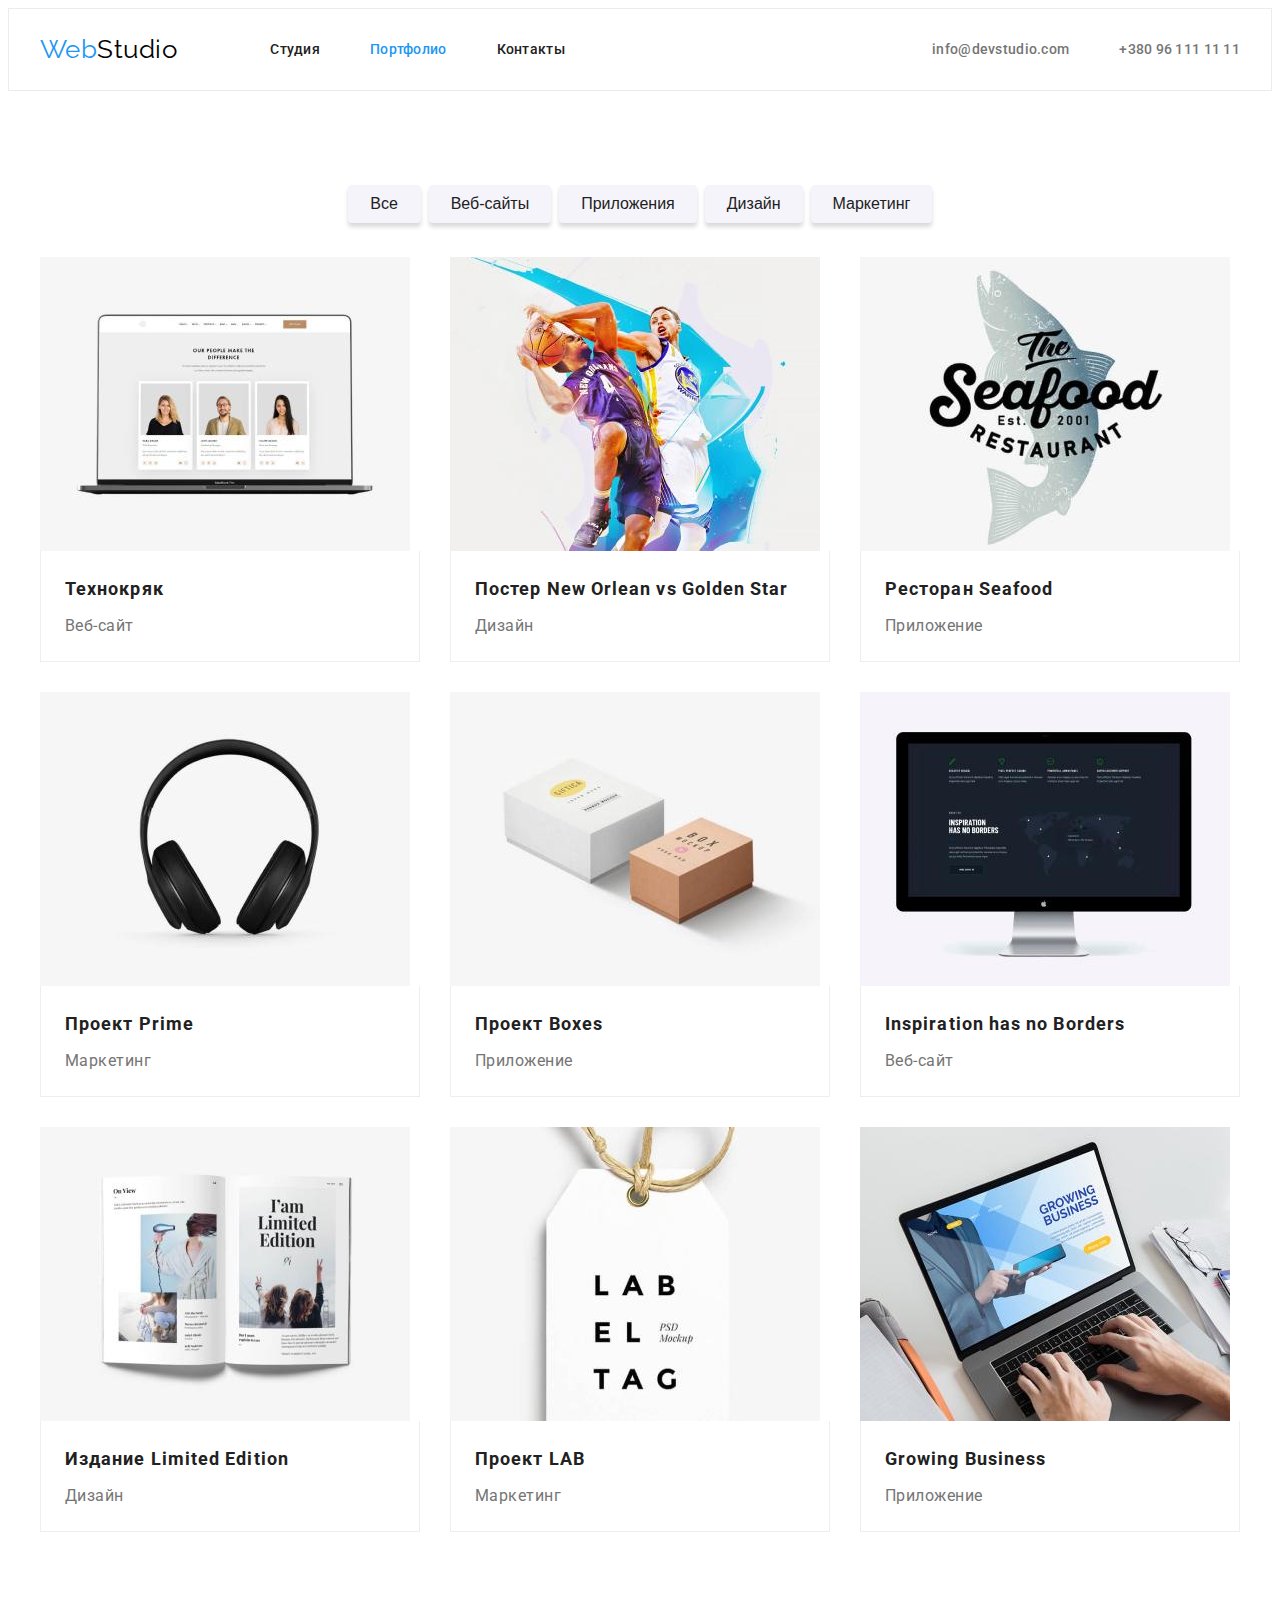
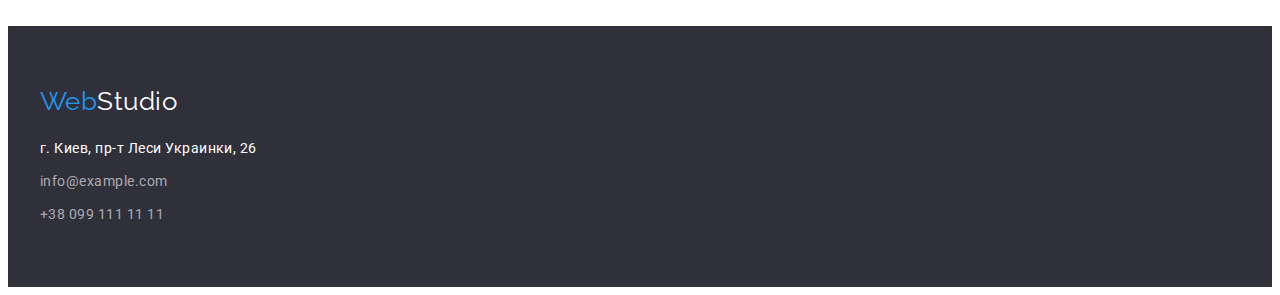
==== commit 79bf9ac8: "добавляет адрес на страницу портфолио" ====
--- a/portfolio.html
+++ b/portfolio.html
@@ -139,7 +139,9 @@
         <a class="logo-footer" href="./index.html">Web<span class="portfolio-logo">Studio</span></a>
         <address class="footer-address">
             <ul class="address-list">
-                <li class="address-item address-space"><a class="address-map" href="">г. Киев, пр-т Леси Украинки, 26</a></li>
+            <li class="address-item address-space"><a class="address-map"
+                    href=”https://www.google.com.ua/maps/place/%D0%B1%D1%83%D0%BB.+%D0%9B%D0%B5%D1%81%D0%B8+%D0%A3%D0%BA%D1%80%D0%B0%D0%B8%D0%BD%D0%BA%D0%B8,+26,+%D0%9A%D0%B8%D0%B5%D0%B2,+02000/@50.4265841,30.5361971,17z/data=!3m1!4b1!4m5!3m4!1s0x40d4cf0e033ecbe9:0x57a4dffefec77da0!8m2!3d50.4265807!4d30.5383858?hl=ru”>
+                    г. Киев, пр-т Леси Украинки, 26</a></li>
                 <li class="address-item address-space"><a class="address-contact" href="mailto:info@example.com">info@example.com</a></li>
                 <li class="address-item address-space"><a class="address-contact" href="tel:+380991111111">+38 099 111 11 11</a></li>
             </ul>
--- a/css/styles.css
+++ b/css/styles.css
@@ -304,6 +304,15 @@
 /* ------PORTFOLIO----------*/
 .portfolio-header {
   background-color: var(--primary-white-color);
+  border: 1px solid #ececec;
+}
+.portfolio-container {
+  display: flex;
+  align-items: center;
+}
+.portfolio {
+  display: flex;
+  align-items: center;
 }
 .portfol-logo {
   font-family: 'Raleway', sans-serif;
@@ -311,10 +320,17 @@
   line-height: 1.19;
   color: var(--accent-color);
   text-decoration: none;
+  margin-right: 93px;
+  margin-top: 25px;
+  margin-bottom: 25px;
+  align-items: center;
 }
 .portfol-logo-color {
   color: var(--title-text-color);
 }
+.portfol-list {
+  display: flex;
+}
 .portfol-link {
   color: var(--primary-text-color);
   font-weight: 500;
@@ -333,27 +349,44 @@
 .portfol-item {
   list-style: none;
 }
+.portfol-item:not(:last-child) {
+  margin-right: 50px;
+}
 .header-contacts {
   text-decoration: none;
   list-style: none;
-}
-
+  display: flex;
+  margin-left: auto;
+  align-items: center;
+}
 .header-link {
   color: var(--secondary-text-color);
   font-weight: 500;
   font-size: 14px;
   letter-spacing: 0.02em;
+  margin-left: 50px;
 }
 .header-link:hover,
 .header-link:focus {
   color: var(--accent-color);
 }
+
 .filter-section {
   background-color: var(--primary-white-color);
+  padding-top: 94px;
+  padding-bottom: 94px;
+}
+.filter-unit {
+  padding-bottom: 34px;
 }
 .filter-list {
   text-decoration: none;
   list-style: none;
+  display: flex;
+  justify-content: center;
+}
+.filter-item:not(:last-child) {
+  margin-right: 8px;
 }
 .filter-button {
   cursor: pointer;
@@ -374,9 +407,27 @@
   box-shadow: 0px 4px 4px rgba(0, 0, 0, 0.15);
   border-radius: 4px;
   border: 0;
+  padding: 6px 22px;
+  min-width: 73px;
 }
 .gallery-list {
   list-style: none;
+  display: flex;
+  flex-wrap: wrap;
+  margin-top: calc(-1 * 30px);
+  margin-left: calc(-1 * 30px);
+}
+.gallery-list .gallery-item {
+  margin-top: 30px;
+  margin-left: 30px;
+  flex-basis: calc(100% / 3 - 30px);
+}
+
+.gallery-info {
+  padding: 20px 24px;
+  border-right: 1px solid #eeeeee;
+  border-bottom: 1px solid #eeeeee;
+  border-left: 1px solid #eeeeee;
 }
 .gallery-heading {
   font-weight: 700;
@@ -384,6 +435,7 @@
   line-height: 2;
   letter-spacing: 0.06em;
   color: var(--primary-text-color);
+  margin-bottom: 4px;
 }
 .gallery-link {
   text-decoration: none;
@@ -395,12 +447,17 @@
   color: var(--secondary-text-color);
 }
 /* -------FOOTER--------- */
+.portfolio-footer {
+  padding: 60px 0;
+}
 .logo-footer {
   font-family: 'Raleway', sans-serif;
   font-size: 26px;
   line-height: 1.19;
   color: var(--accent-color);
   text-decoration: none;
+  display: block;
+  margin-bottom: 20px;
 }
 .portfolio-logo {
   color: var(--primary-white-color);
@@ -423,6 +480,9 @@
 .address-item {
   color: var(--primary-white-color);
 }
+.address-space:not(:last-child) {
+  margin-bottom: 9px;
+}
 .address-contact {
   font-size: 14px;
   line-height: 1.71;
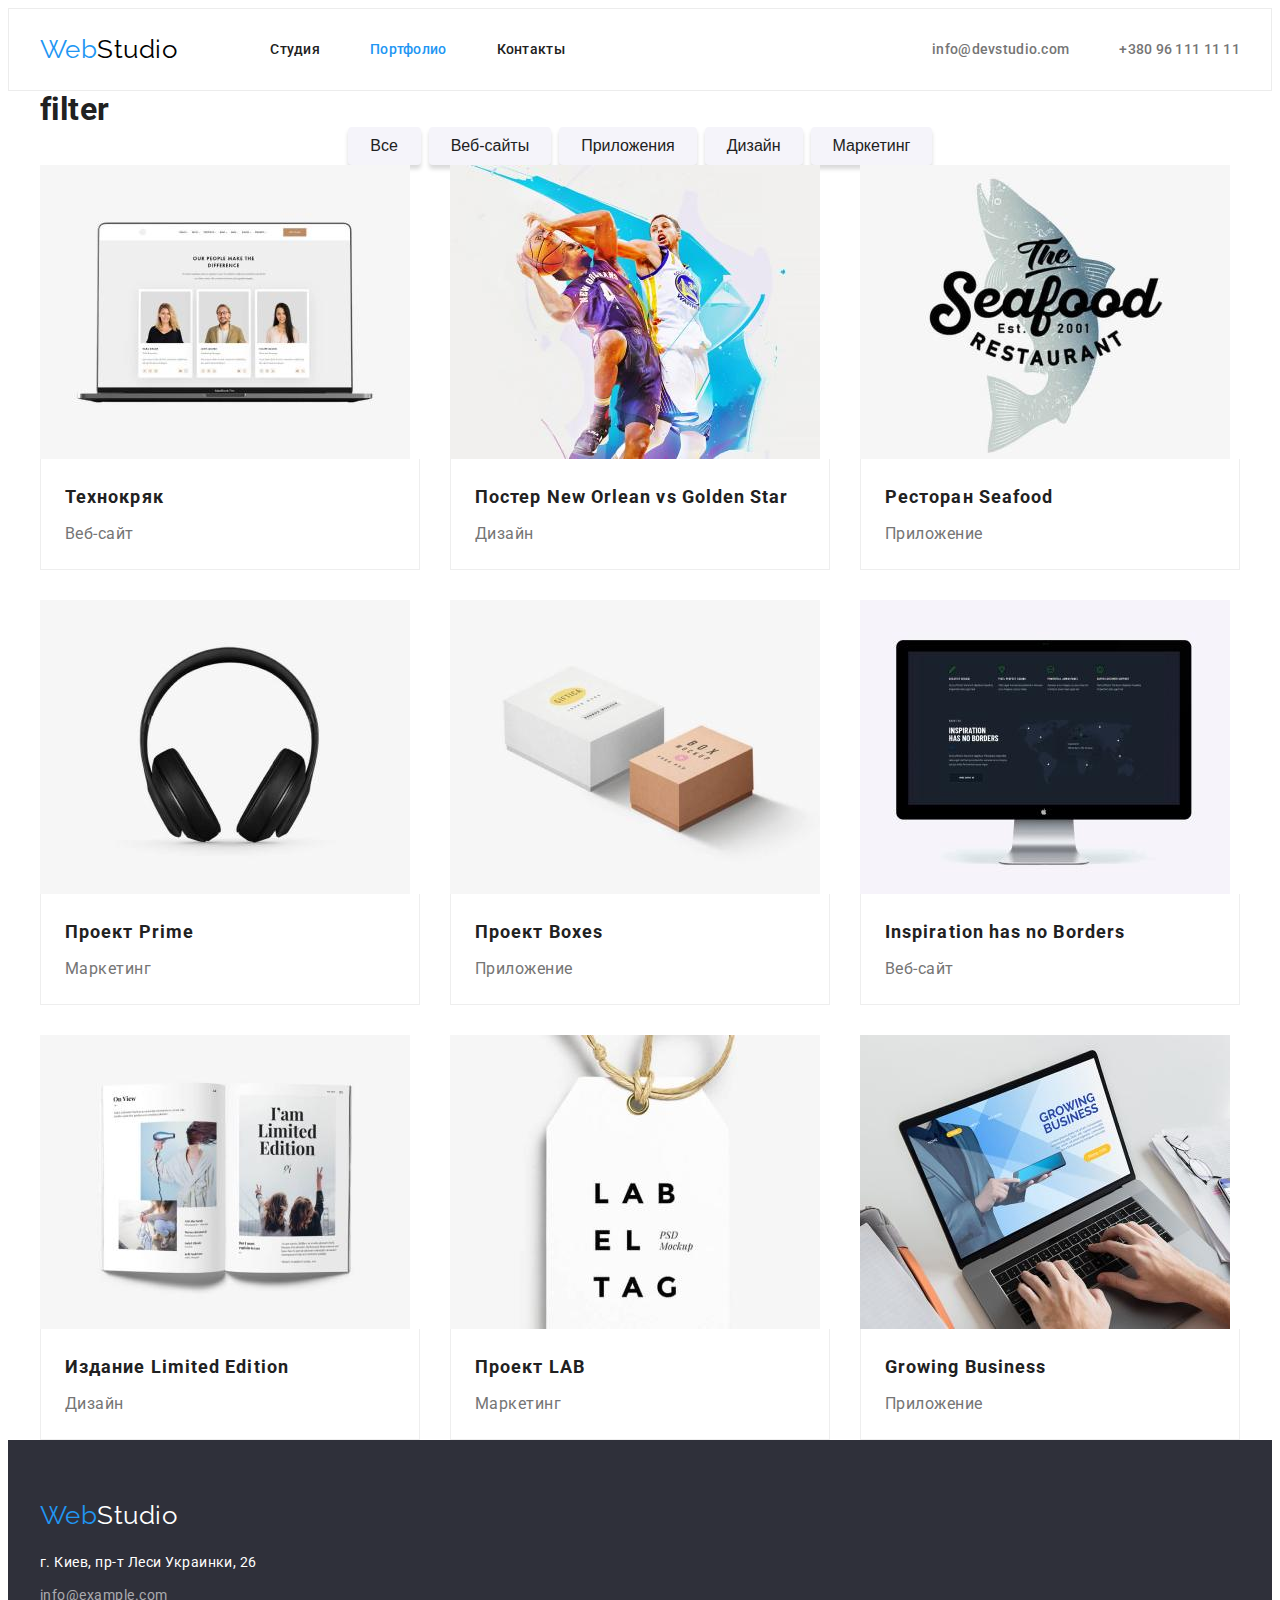
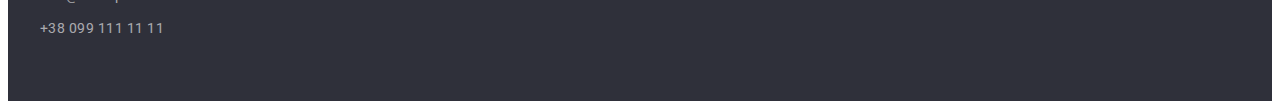
==== commit 8b549e44: "вносит правки на страницу портфолио" ====
--- a/portfolio.html
+++ b/portfolio.html
@@ -33,10 +33,9 @@
 </header>
 <!-- герой -->
 <main">
-    <section class="filter-section">
+    <section class="section">
         <div class="container filter-container">
-            <div class="filter-unit">
-                <h1 hidden>filter</h1>
+                <h1 class="visually-hidden" >filter</h1>
                 <ul class="filter-list">
                     <li class="filter-item"><button class="filter-btn filter-button" type="button">Все</button></li>
                     <li class="filter-item"><button class="filter-btn filter-button" type="button">Веб-сайты</button></li>
@@ -44,8 +43,7 @@
                     <li class="filter-item"><button class="filter-btn filter-button" type="button">Дизайн</button></li>
                     <li class="filter-item"><button class="filter-btn filter-button" type="button">Маркетинг</button></li>
                 </ul>
-            </div>
-            
+        
                 <ul class="gallery-list">
                     <li class="gallery-item">
                         <a class="gallery-link" href="">
